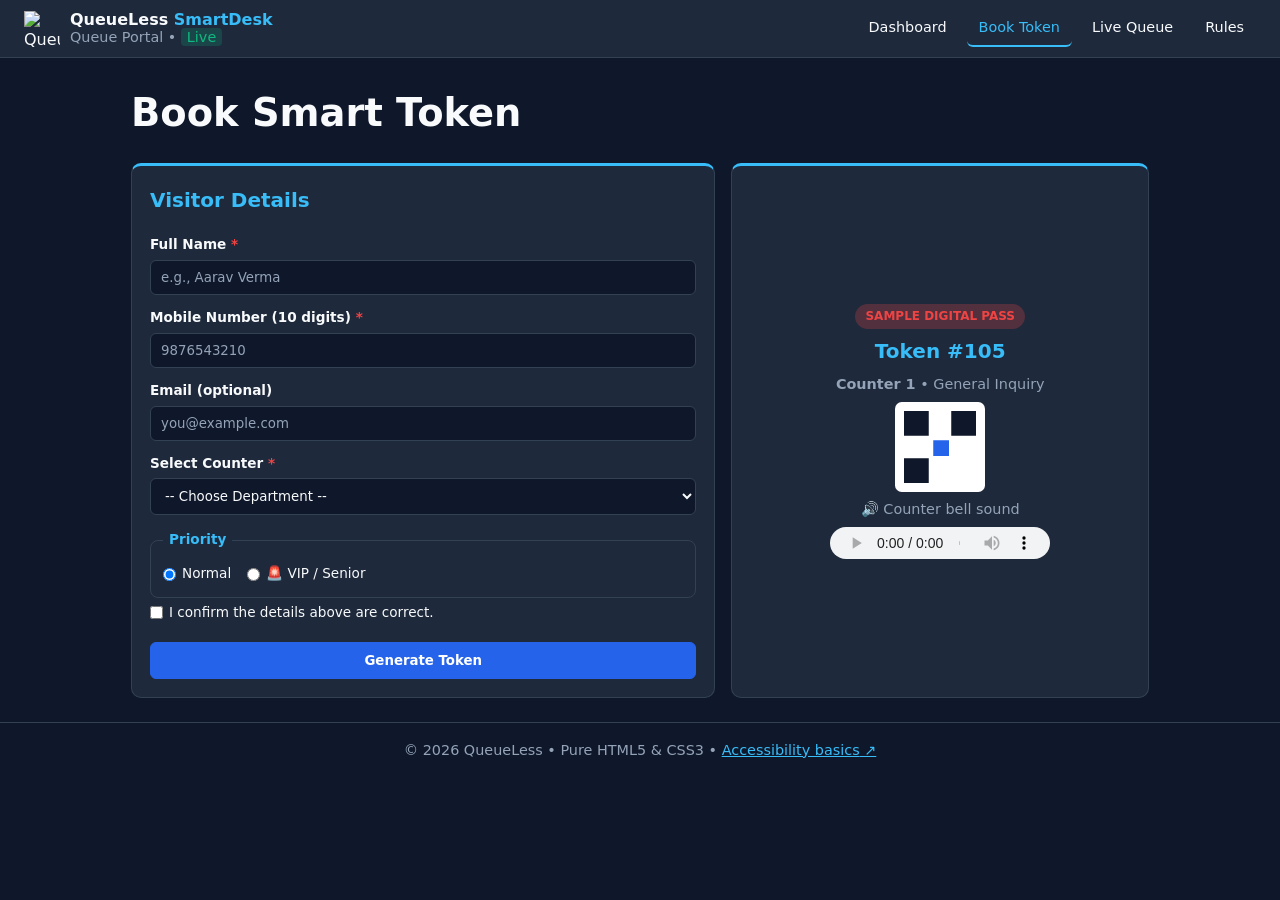
==== book-token.html @ 479aa9f0 "Create book-token.html" ====
<!DOCTYPE html>
<html lang="en">
<head>
  <meta charset="UTF-8" />
  <meta name="viewport" content="width=device-width, initial-scale=1.0" />
  <meta name="description" content="Book a smart queue token with name, phone and counter." />
  <meta name="theme-color" content="#0f172a" />
  <title>Book Token | QueueLess Smart Queue</title>
  <link rel="icon" href="logo.svg" type="image/svg+xml" />
  <link rel="stylesheet" href="style.css" />
</head>
<body>
  <a class="skip" href="#main">Skip to main content</a>

  <header class="header">
    <a class="brand" href="index.html">
      <img src="logo.svg" width="36" height="36" alt="QueueLess logo" />
      <span><strong>QueueLess <em>SmartDesk</em></strong><small>Queue Portal • <mark>Live</mark></small></span>
    </a>
    <nav class="nav" aria-label="Main navigation">
        <a href="index.html">Dashboard</a>
        <a href="book-token.html" aria-current="page">Book Token</a>
        <a href="live-queue.html">Live Queue</a>
        <a href="rules.html">Rules</a>
    </nav>
  </header>

  <main id="main" class="container">
    <h1>Book Smart Token</h1>
    <div class="grid-2">
      <section class="card" aria-labelledby="form-title">
        <h2 id="form-title">Visitor Details</h2>
        <form action="live-queue.html" method="get">
          <label for="name" class="req">Full Name</label>
          <input type="text" id="name" name="name" placeholder="e.g., Aarav Verma" required minlength="3" autocomplete="name" />

          <label for="phone" class="req">Mobile Number (10 digits)</label>
          <input type="tel" id="phone" name="phone" placeholder="9876543210" pattern="[0-9]{10}" maxlength="10" title="Enter exactly 10 digits" required autocomplete="tel" />

          <label for="email">Email (optional)</label>
          <input type="email" id="email" name="email" placeholder="you@example.com" autocomplete="email" />

          <label for="dept" class="req">Select Counter</label>
          <select id="dept" name="dept" required>
            <option value="">-- Choose Department --</option>
            <option value="c1">Counter 1 — General Inquiry</option>
            <option value="c2">Counter 2 — Consultation Desk</option>
            <option value="c3">Counter 3 — Billing &amp; Finance</option>
            <option value="c4">Counter 4 — Document Verification</option>
          </select>

          <fieldset class="radio-row">
            <legend>Priority</legend>
            <label><input type="radio" name="prio" value="normal" checked /> Normal</label>
            <label><input type="radio" name="prio" value="vip" /> 🚨 VIP / Senior</label>
          </fieldset>

          <label class="check"><input type="checkbox" name="agree" required /> I confirm the details above are correct.</label>
          <button type="submit" class="btn">Generate Token</button>
        </form>
      </section>

      <aside class="card center" aria-labelledby="pass-title">
        <span class="tag vip">SAMPLE DIGITAL PASS</span>
        <h2 id="pass-title">Token #105</h2>
        <p><strong>Counter 1</strong> • General Inquiry</p>
        <svg width="90" height="90" viewBox="0 0 80 80" role="img" aria-label="Sample QR code">
          <rect width="80" height="80" fill="#fff" rx="6" />
          <rect x="8" y="8" width="22" height="22" fill="#0f172a" />
          <rect x="50" y="8" width="22" height="22" fill="#0f172a" />
          <rect x="8" y="50" width="22" height="22" fill="#0f172a" />
          <rect x="34" y="34" width="14" height="14" fill="#2563eb" />
        </svg>
        <small>🔊 Counter bell sound</small>
        <audio controls>
          <source src="bell.mp3" type="audio/mpeg" />
          Your browser does not support audio.
        </audio>
      </aside>
    </div>
  </main>

  <footer class="footer">
    <p>&copy; 2026 QueueLess • Pure HTML5 &amp; CSS3 •
      <a href="https://www.w3.org/WAI/fundamentals/accessibility-intro/" target="_blank" rel="noopener">Accessibility basics</a></p>
  </footer>
</body>
</html>
---- style.css ----
/* ===== Unit III: CSS Variables, Colors & Backgrounds ===== */
:root {
  --bg: #0f172a;
  --card: #1e293b;
  --border: #334155;
  --text: #f8fafc;
  --muted: #94a3b8;
  --primary: #2563eb;
  --accent: #38bdf8;
  --green: #10b981;
  --amber: #f59e0b;
  --red: #ef4444;
}

/* ===== Box model, Typography & Units (rem, em, %, clamp) ===== */
* { box-sizing: border-box; margin: 0; padding: 0; font-family: 'Segoe UI', system-ui, sans-serif; }
html { scroll-behavior: smooth; }
body { background: var(--bg); color: var(--text); line-height: 1.6; }
h1 { font-size: clamp(1.6rem, 4vw, 2.4rem); }
h2 { font-size: 1.25rem; }
p, small { color: var(--muted); font-size: 0.9rem; }
a { color: var(--accent); }
em { font-style: normal; color: var(--accent); }
::selection { background: var(--primary); color: #fff; }               /* pseudo-element */

/* ===== Positioning: skip link (absolute) & sticky header ===== */
.skip { position: absolute; left: -999px; top: 8px; z-index: 20; padding: 8px 14px; background: var(--primary); color: #fff; border-radius: 6px; }
.skip:focus { left: 8px; }

.header {
  position: sticky; top: 0; z-index: 10;                               /* sticky */
  display: flex; justify-content: space-between; align-items: center; flex-wrap: wrap; gap: 8px;   /* flexbox */
  padding: 10px 24px; background: var(--card); border-bottom: 1px solid var(--border);
}
.brand { display: flex; align-items: center; gap: 10px; text-decoration: none; color: var(--text); }
.brand span { display: flex; flex-direction: column; line-height: 1.2; }
mark { background: rgba(16, 185, 129, 0.2); color: var(--green); padding: 1px 6px; border-radius: 4px; }

/* ===== Navigation: pseudo-classes & transitions ===== */
.nav { display: flex; gap: 8px; }
.nav a {
  color: var(--text); text-decoration: none; font-size: 0.9rem; padding: 6px 12px;
  border-radius: 6px; border-bottom: 2px solid transparent; transition: background 0.2s, border-color 0.2s;
}
.nav a:hover, .nav a:focus-visible { background: var(--primary); outline: none; }
.nav a[aria-current="page"] { color: var(--accent); border-bottom-color: var(--accent); }   /* attribute selector */

/* ===== Layout: Flexbox container + CSS Grid ===== */
.container { max-width: 1050px; margin: 24px auto; padding: 0 16px; display: flex; flex-direction: column; gap: 20px; animation: fade-up 0.5s ease both; }
.grid-4 { display: grid; grid-template-columns: repeat(4, 1fr); gap: 16px; }
.grid-2 { display: grid; grid-template-columns: 1.4fr 1fr; gap: 16px; }

/* ===== Hero (gradient background) ===== */
.hero {
  display: flex; justify-content: space-between; align-items: center; gap: 24px; flex-wrap: wrap;
  padding: 32px; border-radius: 14px; border: 1px solid var(--border);
  background: linear-gradient(135deg, #1e3a8a, var(--card));
}
.hero h1 span { color: var(--accent); }
.hero p { margin: 8px 0; max-width: 46ch; }
.hero figure { text-align: center; }
.hero figcaption { font-size: 0.8rem; color: var(--muted); }
.actions { display: flex; gap: 10px; flex-wrap: wrap; }

/* ===== Cards ===== */
.card {
  position: relative; display: flex; flex-direction: column; gap: 6px;
  padding: 18px; background: var(--card); border: 1px solid var(--border);
  border-top: 3px solid var(--accent); border-radius: 10px; transition: transform 0.2s, box-shadow 0.2s;
}
.grid-4 .card:hover { transform: translateY(-4px); box-shadow: 0 8px 20px rgba(0, 0, 0, 0.3); }
.card h2 { color: var(--accent); }
.grid-4 .card h2 { font-size: 1.8rem; }
.center { align-items: center; justify-content: center; text-align: center; }
meter { width: 100%; }

/* ===== Animations (@keyframes) ===== */
@keyframes pulse { 50% { opacity: 0.5; transform: scale(1.05); } }
@keyframes fade-up { from { opacity: 0; transform: translateY(12px); } }
.pulse { color: var(--green) !important; animation: pulse 1.8s infinite; }

/* ===== Form styling: selectors, pseudo-classes, attribute selectors ===== */
label { display: block; margin: 12px 0 4px; font-size: 0.85rem; font-weight: 600; }
label.req::after { content: " *"; color: var(--red); }                  /* ::after */
input[type="text"], input[type="tel"], input[type="email"], select {    /* attribute selectors */
  width: 100%; padding: 9px 10px; color: var(--text); background: var(--bg);
  border: 1px solid var(--border); border-radius: 6px; transition: border-color 0.2s;
}
input::placeholder { color: var(--muted); }
input:focus, select:focus { outline: none; border-color: var(--accent); }
input:required:valid { border-left: 4px solid var(--green); }
input:invalid:not(:placeholder-shown) { border-left: 4px solid var(--red); }
fieldset.radio-row { display: flex; gap: 16px; margin: 14px 0 4px; padding: 8px 12px; border: 1px solid var(--border); border-radius: 8px; }
legend { padding: 0 6px; font-size: 0.85rem; color: var(--accent); font-weight: bold; }
.radio-row label, .check { display: flex; align-items: center; gap: 6px; margin: 4px 0; font-weight: 400; }
.btn {
  display: inline-block; margin-top: 14px; padding: 10px 18px; text-align: center; text-decoration: none;
  color: #fff; background: var(--primary); border: 1px solid var(--primary); border-radius: 6px;
  font-weight: bold; cursor: pointer; transition: opacity 0.2s;
}
form .btn { width: 100%; }
.btn.ghost { background: transparent; border-color: var(--accent); color: var(--accent); }
.btn:hover { opacity: 0.85; }
audio { width: 100%; max-width: 220px; height: 32px; }

/* ===== Table ===== */
.table-wrap { overflow-x: auto; }
table { width: 100%; border-collapse: collapse; margin: 8px 0; font-size: 0.9rem; }
caption { text-align: left; padding: 4px 0; color: var(--muted); font-size: 0.8rem; }
th, td { padding: 10px; text-align: left; border-bottom: 1px solid var(--border); }
thead th { color: var(--accent); }
tbody tr:nth-child(even) { background: rgba(255, 255, 255, 0.03); }
tbody tr:hover { background: rgba(56, 189, 248, 0.08); }

/* ===== Tags ===== */
.tag { display: inline-block; padding: 3px 10px; border-radius: 99px; font-size: 0.75rem; font-weight: bold; }
.normal { background: rgba(37, 99, 235, 0.25); color: var(--accent); }
.vip { background: rgba(239, 68, 68, 0.25); color: var(--red); }
.serve { background: rgba(16, 185, 129, 0.25); color: var(--green); }
.wait { background: rgba(245, 158, 11, 0.25); color: var(--amber); }

/* ===== Lists, details & ::marker ===== */
ol, ul { padding-left: 20px; color: var(--muted); }
li { margin: 4px 0; }
li::marker { color: var(--accent); font-weight: bold; }
details { padding: 8px 0; border-bottom: 1px solid var(--border); }
summary { cursor: pointer; font-weight: 600; }
details p { margin-top: 6px; }

/* ===== Footer & external links ===== */
.footer { margin-top: 20px; padding: 16px; text-align: center; border-top: 1px solid var(--border); }
a[target="_blank"]::after { content: " ↗"; }

/* ===== Responsive Web Design (@media) ===== */
@media (max-width: 900px) { .grid-4 { grid-template-columns: repeat(2, 1fr); } }
@media (max-width: 640px) {
  .grid-4, .grid-2 { grid-template-columns: 1fr; }
  .nav { width: 100%; justify-content: space-between; }
  .hero { padding: 20px; }
}
@media (prefers-reduced-motion: reduce) { * { animation: none !important; transition: none !important; } }
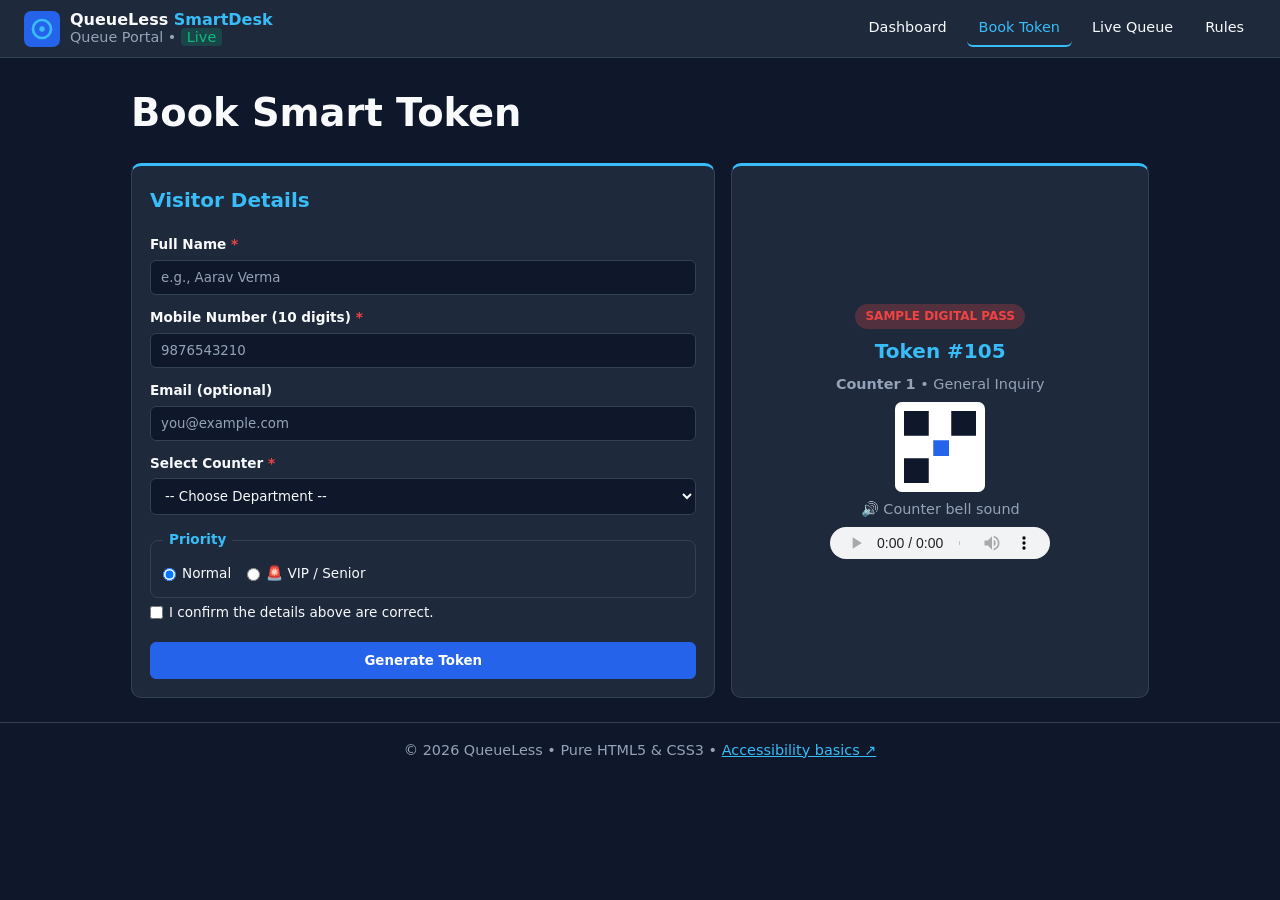
==== commit 22245ec4: "Update book-token.html" ====
--- a/book-token.html
+++ b/book-token.html
@@ -6,7 +6,7 @@
   <meta name="description" content="Book a smart queue token with name, phone and counter." />
   <meta name="theme-color" content="#0f172a" />
   <title>Book Token | QueueLess Smart Queue</title>
-  <link rel="icon" href="logo.svg" type="image/svg+xml" />
+  <link rel="icon" href="data:image/svg+xml,%3Csvg xmlns='http://www.w3.org/2000/svg' viewBox='0 0 40 40'%3E%3Crect width='40' height='40' rx='8' fill='%232563eb'/%3E%3Ccircle cx='20' cy='20' r='10' stroke='%2338bdf8' stroke-width='3' fill='none'/%3E%3C/svg%3E" />
   <link rel="stylesheet" href="style.css" />
 </head>
 <body>
@@ -14,7 +14,7 @@
 
   <header class="header">
     <a class="brand" href="index.html">
-      <img src="logo.svg" width="36" height="36" alt="QueueLess logo" />
+      <svg width="36" height="36" viewBox="0 0 40 40" role="img" aria-label="QueueLess logo"><rect width="40" height="40" rx="8" fill="#2563eb" /><circle cx="20" cy="20" r="10" stroke="#38bdf8" stroke-width="3" fill="none" /><circle cx="20" cy="20" r="3" fill="#38bdf8" /></svg>
       <span><strong>QueueLess <em>SmartDesk</em></strong><small>Queue Portal • <mark>Live</mark></small></span>
     </a>
     <nav class="nav" aria-label="Main navigation">
